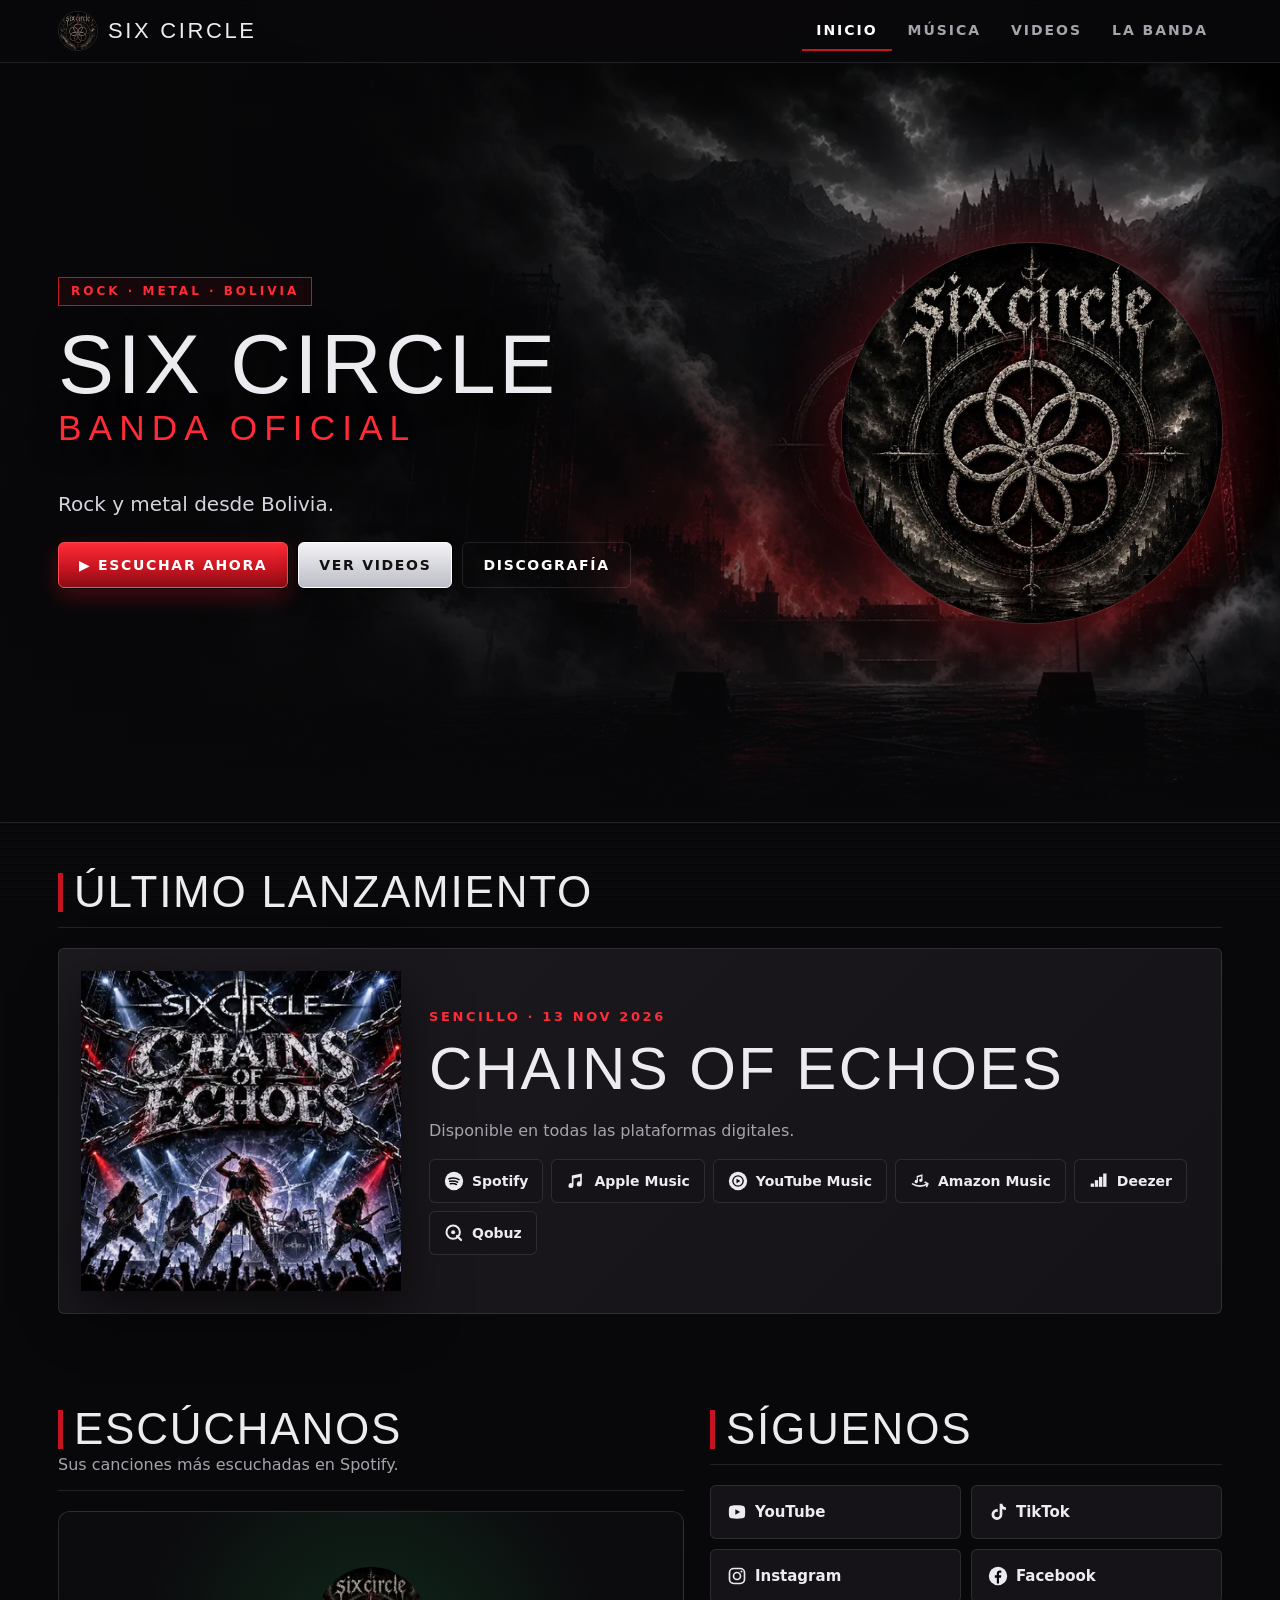
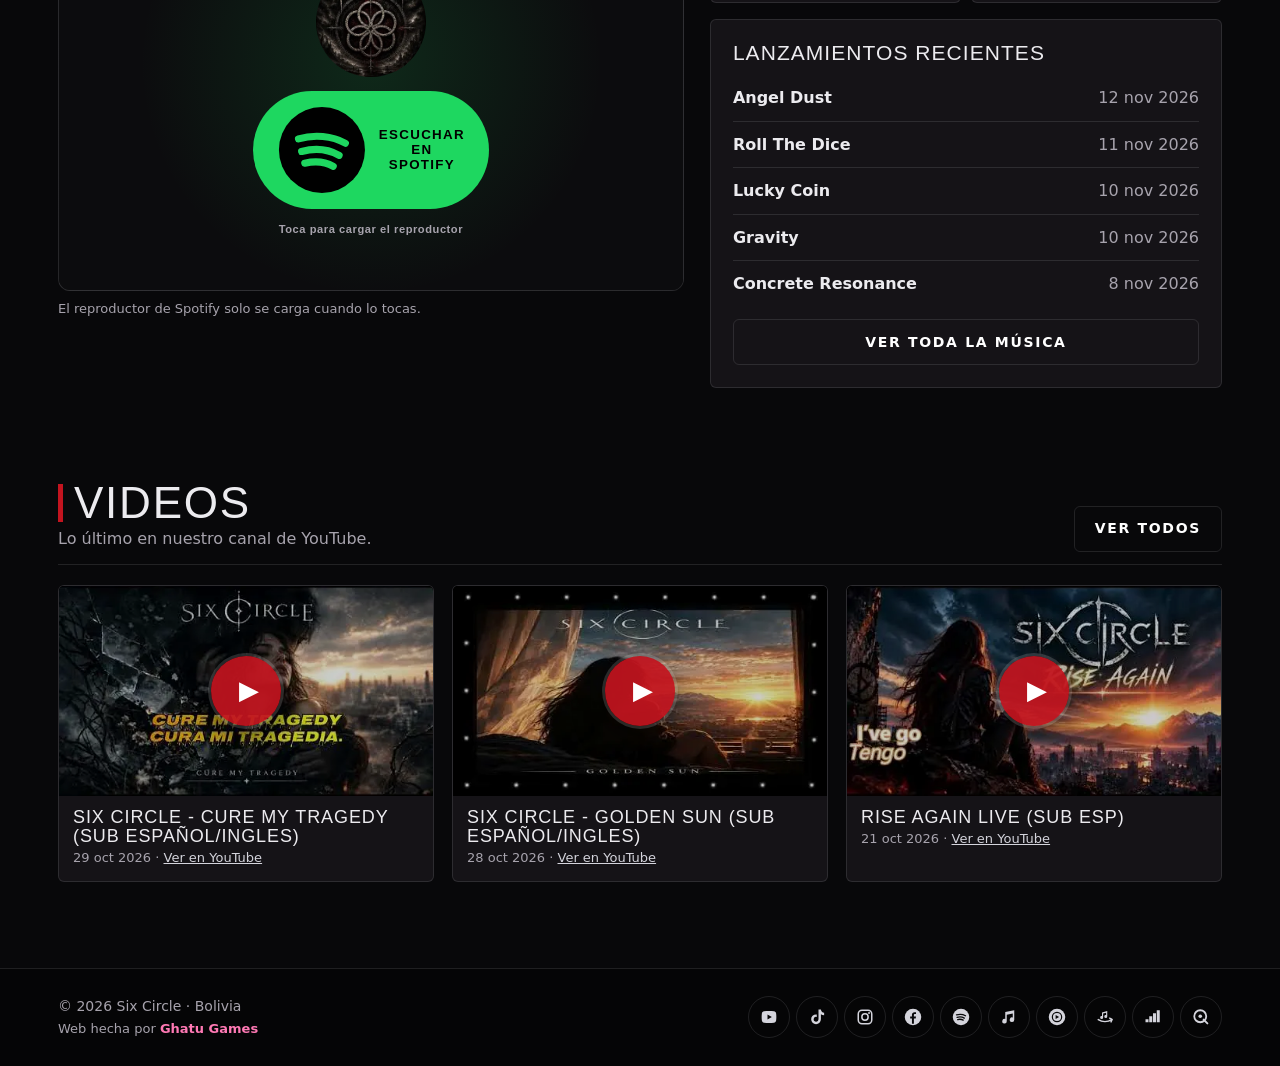
==== index.html @ a95dadc0 "Web oficial de Six Circle" ====
<!DOCTYPE html>
<html lang="es">
<head>
<meta charset="utf-8">
<meta name="viewport" content="width=device-width, initial-scale=1, viewport-fit=cover">
<title>Six Circle · Banda de rock y metal de Bolivia</title>
<meta name="description" content="Six Circle: banda de rock y metal de Bolivia. Escucha sus lanzamientos en Spotify, Apple Music, YouTube Music y más.">
<meta name="theme-color" content="#08080a">
<meta property="og:title" content="Six Circle · Banda de rock y metal de Bolivia">
<meta property="og:description" content="Six Circle: banda de rock y metal de Bolivia. Escucha sus lanzamientos en Spotify, Apple Music, YouTube Music y más.">
<meta property="og:type" content="website">
<meta property="og:image" content="https://ghatugames.github.io/sixcircle/assets/img/og-sixcircle.jpg">
<link rel="icon" href="assets/img/favicon-32.png" type="image/png">
<link rel="apple-touch-icon" href="assets/img/apple-touch-icon.png">
<link rel="stylesheet" href="assets/css/estilo.css">
</head>
<body data-pagina="index">
<a class="saltar" href="#contenido">Saltar al contenido</a>
<header id="cabecera"></header>
<main id="contenido" tabindex="-1">
<noscript><p style="padding:30px;text-align:center">Esta página necesita JavaScript activado.</p></noscript>
</main>
<footer id="pie"></footer>
<script src="data/banda.js"></script>
<script src="assets/js/sitio.js"></script>
</body>
</html>
---- assets/css/estilo.css ----
/* Six Circle — estética rock/metal: negro, rojo sangre y plata */
:root{--negro:#08080a;--fondo:#0e0d10;--panel:#151317;--panel2:#1c191f;--linea:rgba(220,220,230,.12);--texto:#ecebef;--suave:#a7a3ad;--plata:#d4d4dc;--rojo:#c3141f;--rojo2:#ff2b36;--max:1200px;--radio:6px}
*{box-sizing:border-box}
html{scroll-behavior:smooth;-webkit-text-size-adjust:100%}
body{margin:0;min-height:100vh;display:flex;flex-direction:column;background:var(--negro);color:var(--texto);font:16px/1.6 system-ui,-apple-system,"Segoe UI",Roboto,Arial,sans-serif;overflow-x:hidden}
body:before{content:"";position:fixed;inset:0;z-index:-1;pointer-events:none;background:radial-gradient(1000px 600px at 50% -20%,rgba(195,20,31,.18),transparent 60%),repeating-linear-gradient(0deg,rgba(255,255,255,.012) 0 2px,transparent 2px 4px)}
a{color:var(--plata)}a:hover{color:var(--rojo2)}
img{max-width:100%;height:auto;display:block}
h1,h2,h3{margin:0 0 .5em;line-height:1.05;font-family:Impact,"Haettenschweiler","Arial Narrow Bold","Oswald","Franklin Gothic Medium",sans-serif;font-weight:400;text-transform:uppercase;letter-spacing:.04em}
h1{font-size:clamp(38px,8vw,84px)}h2{font-size:clamp(28px,4.5vw,44px)}h3{font-size:21px;letter-spacing:.05em}
p{margin:0 0 1em}
.saltar{position:absolute;left:-999px;top:8px;z-index:100;background:var(--rojo);color:#fff;padding:8px 14px}.saltar:focus{left:8px}
:focus-visible{outline:2px solid var(--rojo2);outline-offset:3px}
.envoltura{width:100%;max-width:var(--max);margin:0 auto;padding:0 18px}
main{flex:1;outline:none}
/* cabecera */
#cabecera{position:sticky;top:0;z-index:20;background:rgba(8,8,10,.86);backdrop-filter:blur(10px);-webkit-backdrop-filter:blur(10px);border-bottom:1px solid var(--linea)}
.barra{display:flex;align-items:center;gap:14px;height:62px}
.marca{display:flex;align-items:center;gap:10px;text-decoration:none;color:var(--texto);font:400 22px Impact,"Arial Narrow Bold",sans-serif;letter-spacing:.12em;text-transform:uppercase;white-space:nowrap}
.marca img{width:40px;height:40px;border-radius:50%;border:1px solid var(--linea)}
.menu{margin-left:auto;display:flex;gap:2px}
.menu a{padding:8px 14px;text-decoration:none;color:var(--suave);font-weight:700;font-size:14px;letter-spacing:.14em;text-transform:uppercase;border-bottom:2px solid transparent}
.menu a:hover{color:var(--texto)}.menu a.activo{color:#fff;border-bottom-color:var(--rojo)}
.boton-menu{display:none;margin-left:auto;width:44px;height:44px;border:1px solid var(--linea);background:var(--panel);color:var(--texto);font-size:22px;cursor:pointer;border-radius:var(--radio)}
@media (max-width:760px){.boton-menu{display:grid;place-items:center}.menu{position:absolute;left:0;right:0;top:62px;flex-direction:column;padding:8px 14px 16px;background:rgba(8,8,10,.98);border-bottom:1px solid var(--linea);display:none}.menu.abierto{display:flex}.menu a{padding:13px 8px;font-size:16px}}
/* botones */
.btn{display:inline-flex;align-items:center;justify-content:center;gap:8px;min-height:46px;padding:10px 20px;font-weight:800;font-size:14px;letter-spacing:.12em;text-transform:uppercase;text-decoration:none;color:#fff;background:linear-gradient(180deg,var(--rojo2),var(--rojo) 60%,#8a0c14);border:1px solid #ff4a54;border-radius:var(--radio);box-shadow:0 0 0 1px #000,0 8px 22px rgba(195,20,31,.35);cursor:pointer;transition:transform .12s,box-shadow .12s}
.btn:hover{color:#fff;transform:translateY(-2px);box-shadow:0 0 0 1px #000,0 12px 28px rgba(255,43,54,.45)}
.btn.plata{color:#111;background:linear-gradient(180deg,#f2f2f6,#bdbdc6);border-color:#fff;box-shadow:0 0 0 1px #000,0 8px 22px rgba(0,0,0,.4)}.btn.plata:hover{color:#000}
.btn.borde{background:transparent;border-color:var(--linea);box-shadow:none}.btn.borde:hover{border-color:var(--rojo2)}
/* héroe */
.heroe{position:relative;min-height:min(88vh,760px);display:flex;align-items:center;overflow:hidden;border-bottom:1px solid var(--linea)}
.heroe .fondo{position:absolute;inset:0;background:url(../img/fondo-escenario.webp) 70% center/cover no-repeat}
.heroe .fondo:after{content:"";position:absolute;inset:0;background:linear-gradient(90deg,rgba(8,8,10,.95) 0%,rgba(8,8,10,.7) 45%,rgba(8,8,10,.15) 100%),linear-gradient(0deg,var(--negro) 0%,transparent 35%)}
.heroe .envoltura{position:relative;display:grid;grid-template-columns:minmax(0,1fr) minmax(0,.8fr);gap:30px;align-items:center;padding-top:40px;padding-bottom:60px}
.heroe .logo{width:min(380px,100%);height:auto;aspect-ratio:1;object-fit:cover;justify-self:end;border-radius:50%;box-shadow:0 0 0 1px rgba(255,255,255,.1),0 0 80px rgba(195,20,31,.45);animation:latido 6s ease-in-out infinite}
@keyframes latido{0%,100%{box-shadow:0 0 0 1px rgba(255,255,255,.1),0 0 60px rgba(195,20,31,.35)}50%{box-shadow:0 0 0 1px rgba(255,255,255,.14),0 0 110px rgba(255,43,54,.55)}}
@media (prefers-reduced-motion:reduce){.heroe .logo{animation:none}html{scroll-behavior:auto}}
.etiqueta{display:inline-block;padding:4px 12px;border:1px solid var(--rojo);color:var(--rojo2);font-weight:800;font-size:12px;letter-spacing:.25em;text-transform:uppercase;margin-bottom:14px;background:rgba(195,20,31,.08)}
.heroe h1{text-shadow:0 4px 30px rgba(0,0,0,.8)}.heroe h1 span{display:block;color:var(--rojo2);font-size:.42em;letter-spacing:.2em}
.heroe .lead{font-size:clamp(17px,2.2vw,20px);color:var(--plata);max-width:520px}
.acciones{display:flex;flex-wrap:wrap;gap:10px;margin-top:22px}
@media (max-width:760px){.heroe{min-height:0}.heroe .fondo{background-image:url(../img/fondo-escenario-movil.webp);background-position:center top}.heroe .fondo:after{background:linear-gradient(0deg,var(--negro) 8%,rgba(8,8,10,.72) 55%,rgba(8,8,10,.45) 100%)}.heroe .envoltura{grid-template-columns:1fr;text-align:center;padding-top:26px;padding-bottom:36px}.heroe .logo{width:min(230px,62vw);justify-self:center;order:-1}.heroe .lead{margin:0 auto}.acciones{justify-content:center}}
/* secciones */
.seccion{padding:46px 0}
.titulo-seccion{display:flex;align-items:end;justify-content:space-between;gap:12px;flex-wrap:wrap;margin-bottom:20px;border-bottom:1px solid var(--linea);padding-bottom:12px}
.titulo-seccion h2{margin:0;position:relative;padding-left:16px}.titulo-seccion h2:before{content:"";position:absolute;left:0;top:8%;bottom:8%;width:5px;background:var(--rojo)}
.titulo-seccion p{margin:0;color:var(--suave)}
.cabeza-pagina{padding:44px 0 6px}.cabeza-pagina p{color:var(--suave);max-width:720px;font-size:17px}
/* último lanzamiento */
.destacado{display:grid;grid-template-columns:minmax(0,320px) minmax(0,1fr);gap:28px;align-items:center;background:linear-gradient(135deg,var(--panel2),var(--panel));border:1px solid var(--linea);padding:22px;border-radius:var(--radio)}
.destacado img{width:100%;aspect-ratio:1;object-fit:cover;box-shadow:0 20px 50px rgba(0,0,0,.6)}
.destacado .fecha{color:var(--rojo2);font-weight:800;letter-spacing:.2em;text-transform:uppercase;font-size:13px}
@media (max-width:700px){.destacado{grid-template-columns:1fr;text-align:center}.destacado img{max-width:260px;margin:0 auto}.destacado .plataformas{justify-content:center}}
/* plataformas */
.plataformas{display:flex;flex-wrap:wrap;gap:8px}
.plat{display:inline-flex;align-items:center;gap:8px;min-height:44px;padding:8px 14px;border:1px solid var(--linea);background:var(--panel);color:var(--texto);text-decoration:none;font-weight:700;font-size:14px;border-radius:var(--radio);transition:border-color .12s,transform .12s}
.plat:hover{border-color:var(--rojo2);color:#fff;transform:translateY(-2px)}
.plat svg{width:20px;height:20px;flex:none;fill:currentColor}
.rejilla-plat{display:grid;grid-template-columns:repeat(auto-fill,minmax(170px,1fr));gap:10px}
.rejilla-plat .plat{justify-content:flex-start;padding:14px 16px;font-size:15px}
/* lanzamientos */
.filtros{display:flex;gap:6px;flex-wrap:wrap;margin-bottom:18px}
.filtros button{min-height:42px;padding:6px 16px;border:1px solid var(--linea);background:var(--panel);color:var(--suave);font-weight:800;letter-spacing:.12em;text-transform:uppercase;font-size:12.5px;cursor:pointer;border-radius:var(--radio)}
.filtros button.activo{background:var(--rojo);border-color:var(--rojo2);color:#fff}
.discos{display:grid;grid-template-columns:repeat(auto-fill,minmax(200px,1fr));gap:18px}
.disco{background:var(--panel);border:1px solid var(--linea);border-radius:var(--radio);overflow:hidden;display:flex;flex-direction:column;transition:transform .15s,border-color .15s}
.disco:hover{transform:translateY(-4px);border-color:rgba(255,43,54,.5)}
.disco .tapa{position:relative;aspect-ratio:1;background:#000}.disco .tapa img{width:100%;height:100%;object-fit:cover}
.disco .vivo{position:absolute;top:8px;left:8px;background:var(--rojo);color:#fff;font-size:11px;font-weight:900;letter-spacing:.15em;padding:2px 8px;text-transform:uppercase}
.disco .info{padding:12px 12px 14px;display:flex;flex-direction:column;gap:6px;flex:1}
.disco h3{margin:0;font-size:19px}
.disco .meta{color:var(--suave);font-size:13px}
.disco .mini{display:flex;flex-wrap:wrap;gap:6px;margin-top:auto;padding-top:6px}
.disco .mini a{display:grid;place-items:center;width:40px;height:40px;border:1px solid var(--linea);border-radius:var(--radio);color:var(--plata)}
.disco .mini a:hover{border-color:var(--rojo2);color:#fff}.disco .mini svg{width:18px;height:18px;fill:currentColor}
@media (max-width:480px){.discos{grid-template-columns:repeat(2,minmax(0,1fr));gap:10px}.disco h3{font-size:16px}.disco .mini a{width:36px;height:36px}}
/* videos y spotify (se cargan al tocar) */
.videos{display:grid;grid-template-columns:repeat(auto-fill,minmax(300px,1fr));gap:18px}
.video{background:var(--panel);border:1px solid var(--linea);border-radius:var(--radio);overflow:hidden}
.video .marco{position:relative;aspect-ratio:16/9;background:#000}
.video .marco iframe,.cargar{position:absolute;inset:0;width:100%;height:100%;border:0}
.cargar{padding:0;cursor:pointer;background:#000;color:#fff}
.cargar img{width:100%;height:100%;object-fit:cover;opacity:.8;transition:opacity .15s,transform .3s}
.cargar:hover img{opacity:1;transform:scale(1.03)}
.cargar .play{position:absolute;left:50%;top:50%;transform:translate(-50%,-50%);width:70px;height:70px;border-radius:50%;background:rgba(195,20,31,.92);display:grid;place-items:center;font-size:26px;box-shadow:0 0 0 3px rgba(255,255,255,.15),0 10px 30px rgba(0,0,0,.6);padding-left:5px}
.video .info{padding:12px 14px}.video h3{margin:0 0 2px;font-size:18px}.video .meta{color:var(--suave);font-size:13px}
@media (max-width:480px){.videos{grid-template-columns:1fr}}
.spotify{position:relative;height:380px;border-radius:12px;overflow:hidden;border:1px solid var(--linea);background:linear-gradient(135deg,#1a1a1d,#0c0c0e)}
.spotify iframe{position:absolute;inset:0;width:100%;height:100%;border:0}
.spotify .cargar{display:flex;flex-direction:column;align-items:center;justify-content:center;gap:14px;background:radial-gradient(circle at 50% 40%,rgba(30,215,96,.14),transparent 60%),#0c0c0e;font-weight:800;letter-spacing:.1em;text-transform:uppercase}
.spotify .cargar img{position:static;width:110px;height:110px;border-radius:50%;opacity:1}
.spotify .cargar .verde{display:inline-flex;align-items:center;gap:8px;background:#1ed760;color:#000;padding:12px 22px;border-radius:999px}
.nota{font-size:13px;color:var(--suave);margin-top:8px}
.dos-col{display:grid;grid-template-columns:minmax(0,1.1fr) minmax(0,.9fr);gap:26px}
@media (max-width:860px){.dos-col{grid-template-columns:1fr}}
/* banda */
.caja{background:var(--panel);border:1px solid var(--linea);border-radius:var(--radio);padding:22px}
.pronto{border-style:dashed;color:var(--suave);text-align:center}
.integrantes{display:grid;grid-template-columns:repeat(auto-fill,minmax(180px,1fr));gap:14px}
.integrante{background:var(--panel);border:1px solid var(--linea);border-radius:var(--radio);overflow:hidden;text-align:center}
.integrante .foto{aspect-ratio:1;background:radial-gradient(circle,#2a2028,#0d0b0e);display:grid;place-items:center}
.integrante .foto img{width:100%;height:100%;object-fit:cover}.integrante .foto span{font:64px Impact,sans-serif;color:#3a3138}
.integrante h3{margin:12px 0 2px;font-size:19px}.integrante p{color:var(--rojo2);font-size:13px;font-weight:800;letter-spacing:.15em;text-transform:uppercase;margin:0 0 14px}
.datos{list-style:none;margin:0;padding:0}.datos li{display:flex;justify-content:space-between;gap:12px;padding:10px 0;border-bottom:1px solid var(--linea)}.datos li:last-child{border:0}.datos span{color:var(--suave)}
/* pie */
#pie{margin-top:40px;border-top:1px solid var(--linea);background:#050506}
.pie{display:flex;flex-wrap:wrap;gap:16px;justify-content:space-between;align-items:center;padding:26px 18px;color:var(--suave);font-size:14px}
.pie .redes{display:flex;gap:6px;flex-wrap:wrap}
.pie .redes a{display:grid;place-items:center;width:42px;height:42px;border:1px solid var(--linea);border-radius:50%;color:var(--plata)}.pie .redes a:hover{color:#fff;border-color:var(--rojo2)}
.pie .redes svg{width:18px;height:18px;fill:currentColor}
.ghatu{color:var(--suave);text-decoration:none;font-size:13px}.ghatu b{color:#ff79b4}.ghatu:hover{color:#fff}
.vacio{padding:30px;text-align:center;color:var(--suave)}
[hidden]{display:none!important}
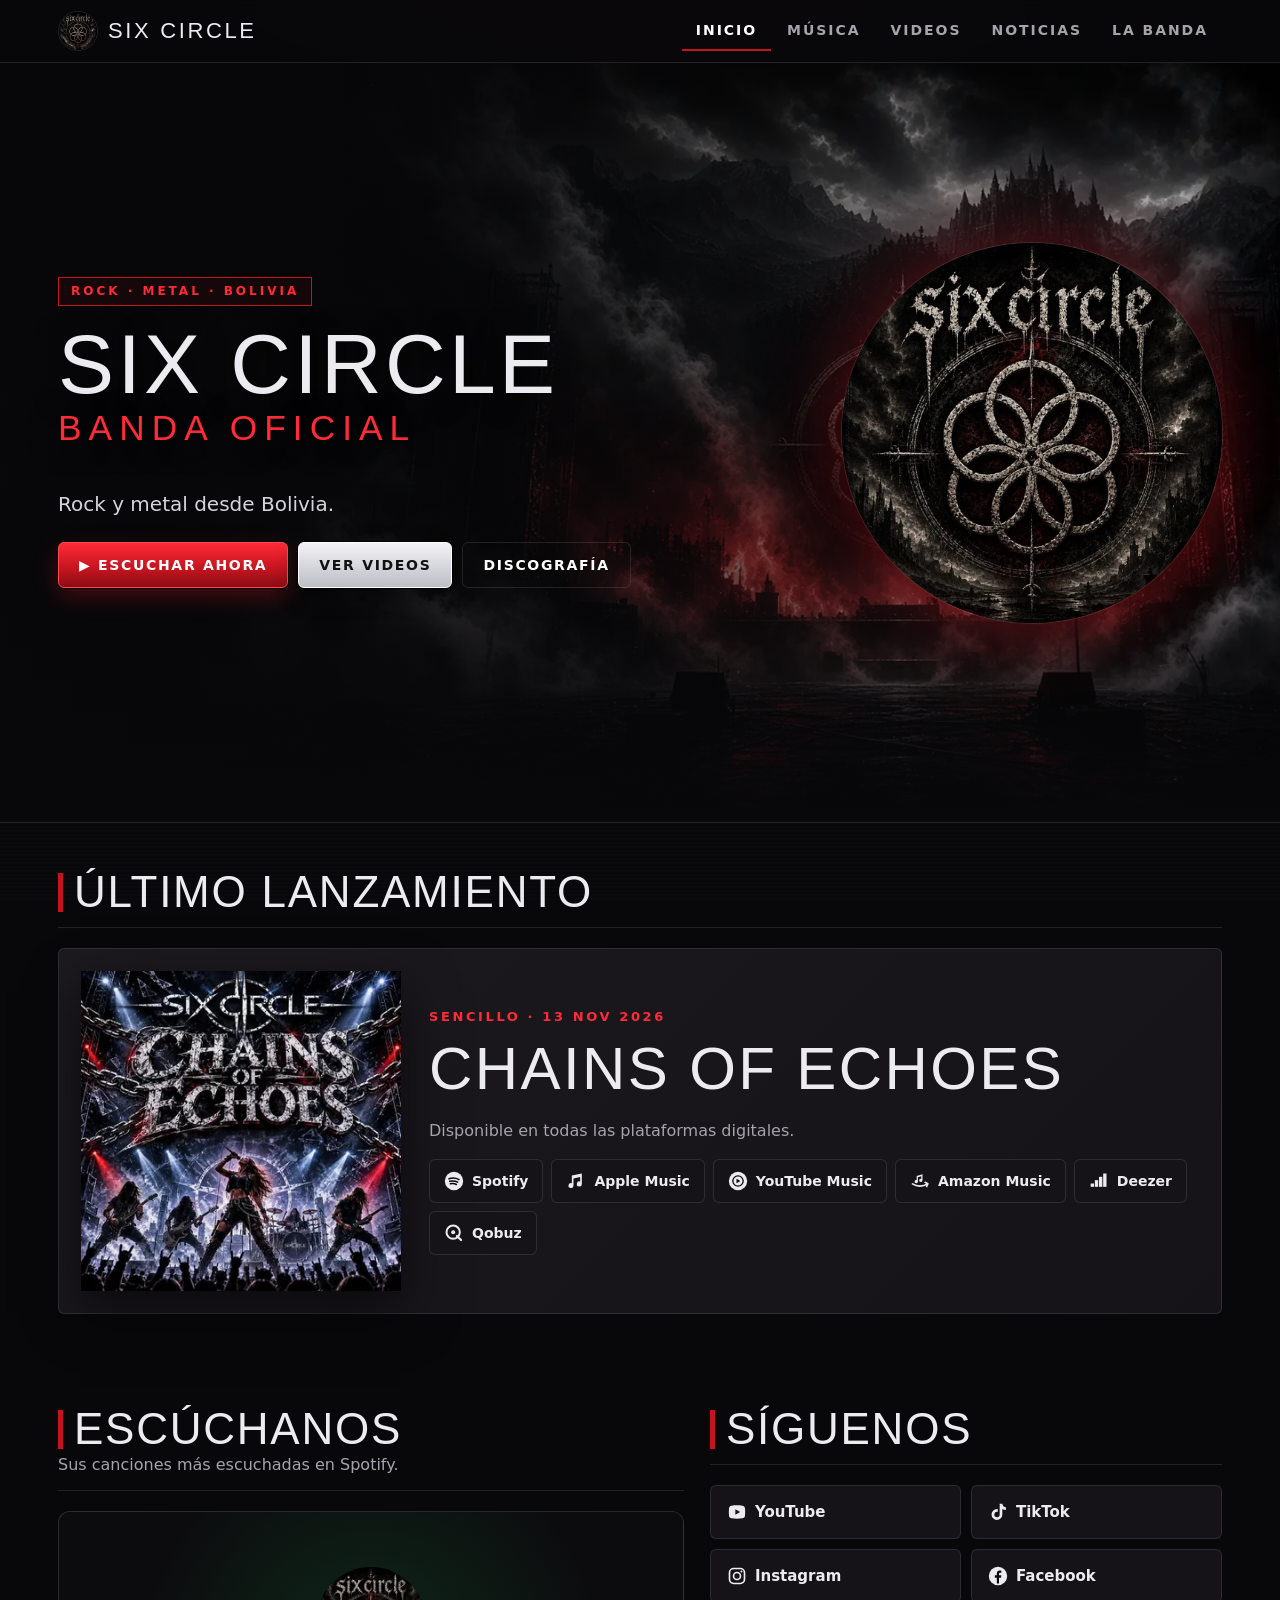
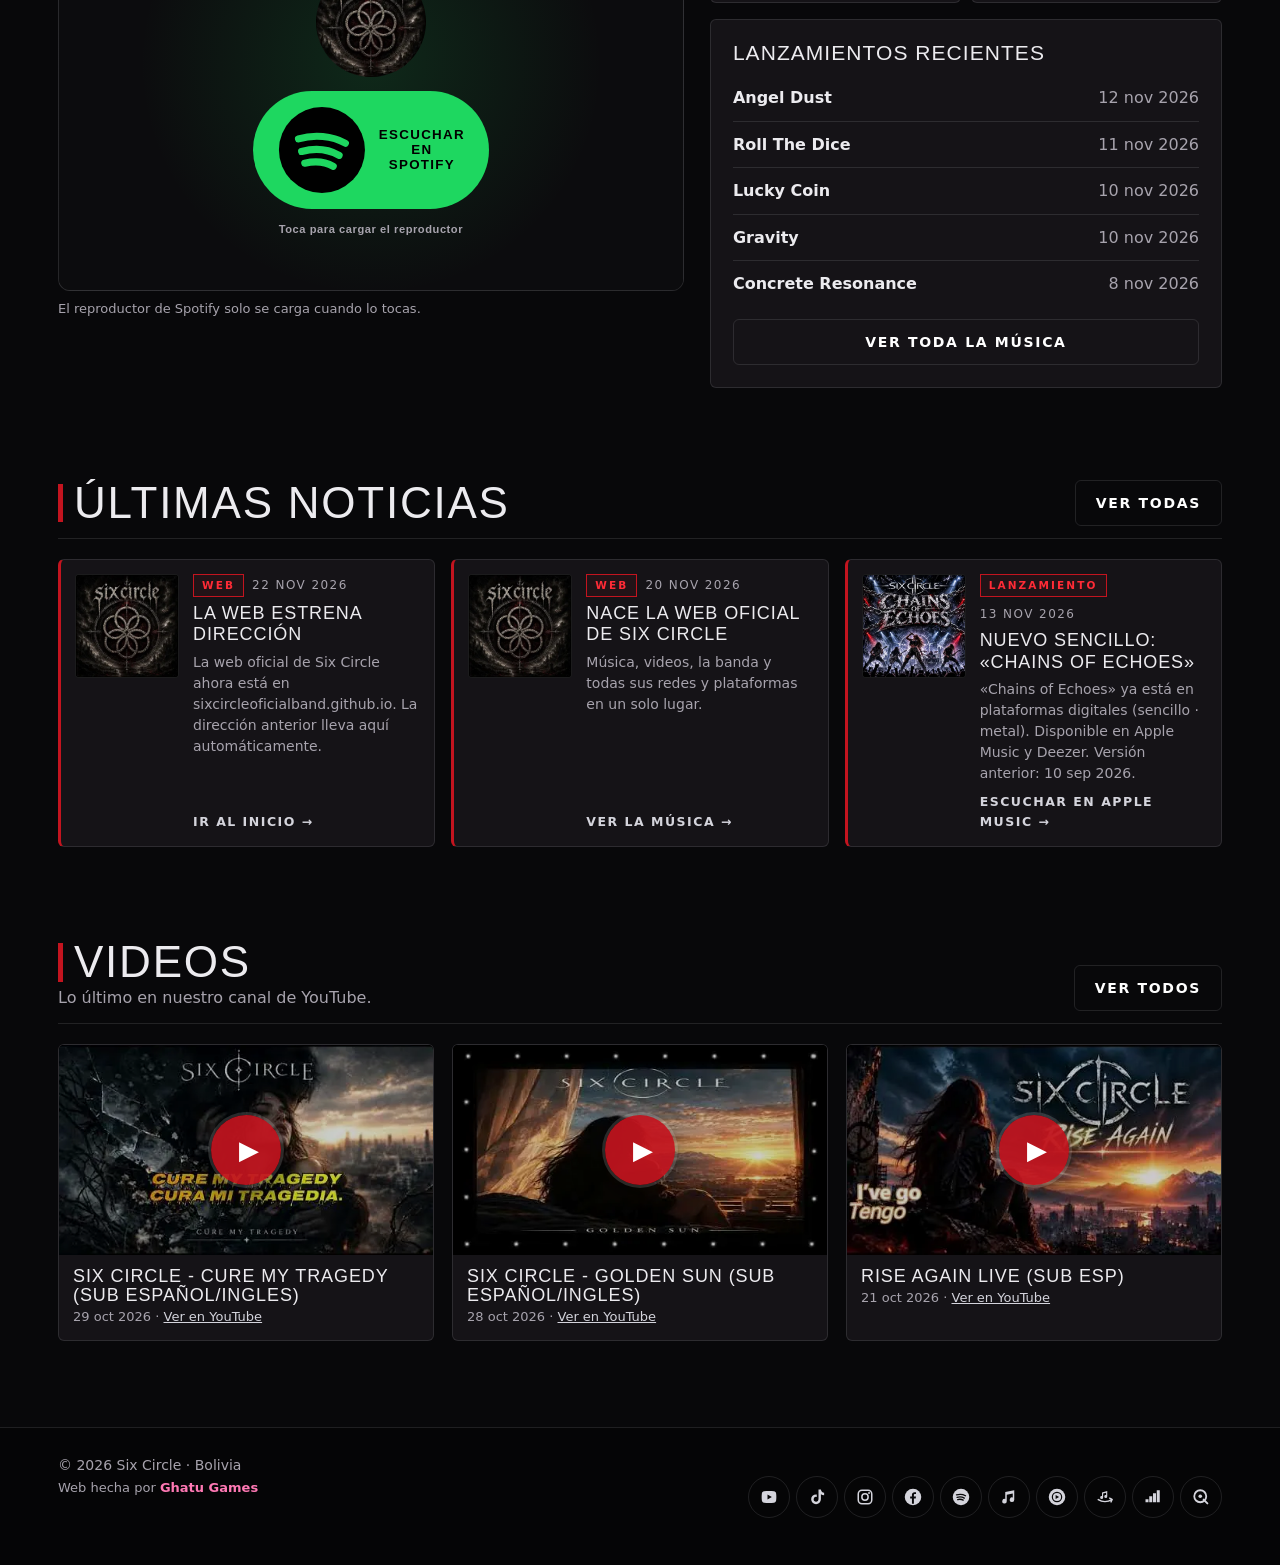
==== commit df8c6c9f: "Página de Noticias (data/noticias.js) en el menú, últimas 3 en el Inicio y guía para agregarlas" ====
--- a/index.html
+++ b/index.html
@@ -9,7 +9,9 @@
 <meta property="og:title" content="Six Circle · Banda de rock y metal de Bolivia">
 <meta property="og:description" content="Six Circle: banda de rock y metal de Bolivia. Escucha sus lanzamientos en Spotify, Apple Music, YouTube Music y más.">
 <meta property="og:type" content="website">
-<meta property="og:image" content="https://ghatugames.github.io/sixcircle/assets/img/og-sixcircle.jpg">
+<meta property="og:image" content="https://sixcircleoficialband.github.io/assets/img/og-sixcircle.jpg">
+<meta property="og:url" content="https://sixcircleoficialband.github.io/">
+<link rel="canonical" href="https://sixcircleoficialband.github.io/">
 <link rel="icon" href="assets/img/favicon-32.png" type="image/png">
 <link rel="apple-touch-icon" href="assets/img/apple-touch-icon.png">
 <link rel="stylesheet" href="assets/css/estilo.css">
@@ -22,6 +24,7 @@
 </main>
 <footer id="pie"></footer>
 <script src="data/banda.js"></script>
+<script src="data/noticias.js"></script>
 <script src="assets/js/sitio.js"></script>
 </body>
 </html>
--- a/assets/css/estilo.css
+++ b/assets/css/estilo.css
@@ -22,7 +22,20 @@
 .menu a{padding:8px 14px;text-decoration:none;color:var(--suave);font-weight:700;font-size:14px;letter-spacing:.14em;text-transform:uppercase;border-bottom:2px solid transparent}
 .menu a:hover{color:var(--texto)}.menu a.activo{color:#fff;border-bottom-color:var(--rojo)}
 .boton-menu{display:none;margin-left:auto;width:44px;height:44px;border:1px solid var(--linea);background:var(--panel);color:var(--texto);font-size:22px;cursor:pointer;border-radius:var(--radio)}
+@media (max-width:960px) and (min-width:761px){.menu a{padding:8px 9px;letter-spacing:.1em;font-size:13px}}
 @media (max-width:760px){.boton-menu{display:grid;place-items:center}.menu{position:absolute;left:0;right:0;top:62px;flex-direction:column;padding:8px 14px 16px;background:rgba(8,8,10,.98);border-bottom:1px solid var(--linea);display:none}.menu.abierto{display:flex}.menu a{padding:13px 8px;font-size:16px}}
+/* noticias */
+.noticias{display:grid;grid-template-columns:repeat(auto-fill,minmax(min(100%,340px),1fr));gap:16px}
+.noticia{display:flex;gap:14px;min-width:0;padding:14px;background:var(--panel);border:1px solid var(--linea);border-left:3px solid var(--rojo);border-radius:var(--radio)}
+.noticia .foto{flex:0 0 104px;width:104px;height:104px;overflow:hidden;border-radius:4px;background:#000;border:1px solid var(--linea)}
+.noticia .foto img{width:100%;height:100%;object-fit:cover;display:block}
+.noticia .info{min-width:0;display:flex;flex-direction:column;gap:6px}
+.noticia .meta{display:flex;flex-wrap:wrap;align-items:center;gap:8px;color:var(--suave);font-size:12px;letter-spacing:.12em;text-transform:uppercase}
+.noticia .tipo-n{padding:2px 8px;border:1px solid var(--rojo);color:var(--rojo2);font-weight:800;font-size:10.5px;letter-spacing:.2em;background:rgba(195,20,31,.08)}
+.noticia h3{margin:0;font-size:18px;line-height:1.2;overflow-wrap:anywhere}
+.noticia p{margin:0;color:var(--suave);font-size:14px;line-height:1.5;overflow-wrap:anywhere}
+.noticia .leer{margin-top:auto;padding-top:2px;font-weight:800;font-size:12.5px;letter-spacing:.12em;text-transform:uppercase;text-decoration:none;color:var(--plata)}.noticia .leer:hover{color:var(--rojo2)}
+@media (max-width:480px){.noticia{gap:12px;padding:12px}.noticia .foto{flex-basis:76px;width:76px;height:76px}.noticia h3{font-size:16.5px}}
 /* botones */
 .btn{display:inline-flex;align-items:center;justify-content:center;gap:8px;min-height:46px;padding:10px 20px;font-weight:800;font-size:14px;letter-spacing:.12em;text-transform:uppercase;text-decoration:none;color:#fff;background:linear-gradient(180deg,var(--rojo2),var(--rojo) 60%,#8a0c14);border:1px solid #ff4a54;border-radius:var(--radio);box-shadow:0 0 0 1px #000,0 8px 22px rgba(195,20,31,.35);cursor:pointer;transition:transform .12s,box-shadow .12s}
 .btn:hover{color:#fff;transform:translateY(-2px);box-shadow:0 0 0 1px #000,0 12px 28px rgba(255,43,54,.45)}
@@ -110,5 +123,8 @@
 .pie .redes a{display:grid;place-items:center;width:42px;height:42px;border:1px solid var(--linea);border-radius:50%;color:var(--plata)}.pie .redes a:hover{color:#fff;border-color:var(--rojo2)}
 .pie .redes svg{width:18px;height:18px;fill:currentColor}
 .ghatu{color:var(--suave);text-decoration:none;font-size:13px}.ghatu b{color:#ff79b4}.ghatu:hover{color:#fff}
+.visitas{display:inline-flex;align-items:center;gap:9px;margin-top:10px;min-height:30px;padding:4px 12px 4px 10px;border:1px solid var(--linea);border-left:3px solid var(--rojo);background:var(--panel);color:var(--suave);font-size:11px;letter-spacing:.18em;text-transform:uppercase;visibility:hidden;opacity:0;transition:opacity .4s}
+.visitas b{font:400 17px/1 Impact,"Haettenschweiler","Arial Narrow Bold","Oswald",sans-serif;letter-spacing:.06em;color:var(--plata);font-variant-numeric:tabular-nums}
+.visitas.listo{visibility:visible;opacity:1}
 .vacio{padding:30px;text-align:center;color:var(--suave)}
 [hidden]{display:none!important}
